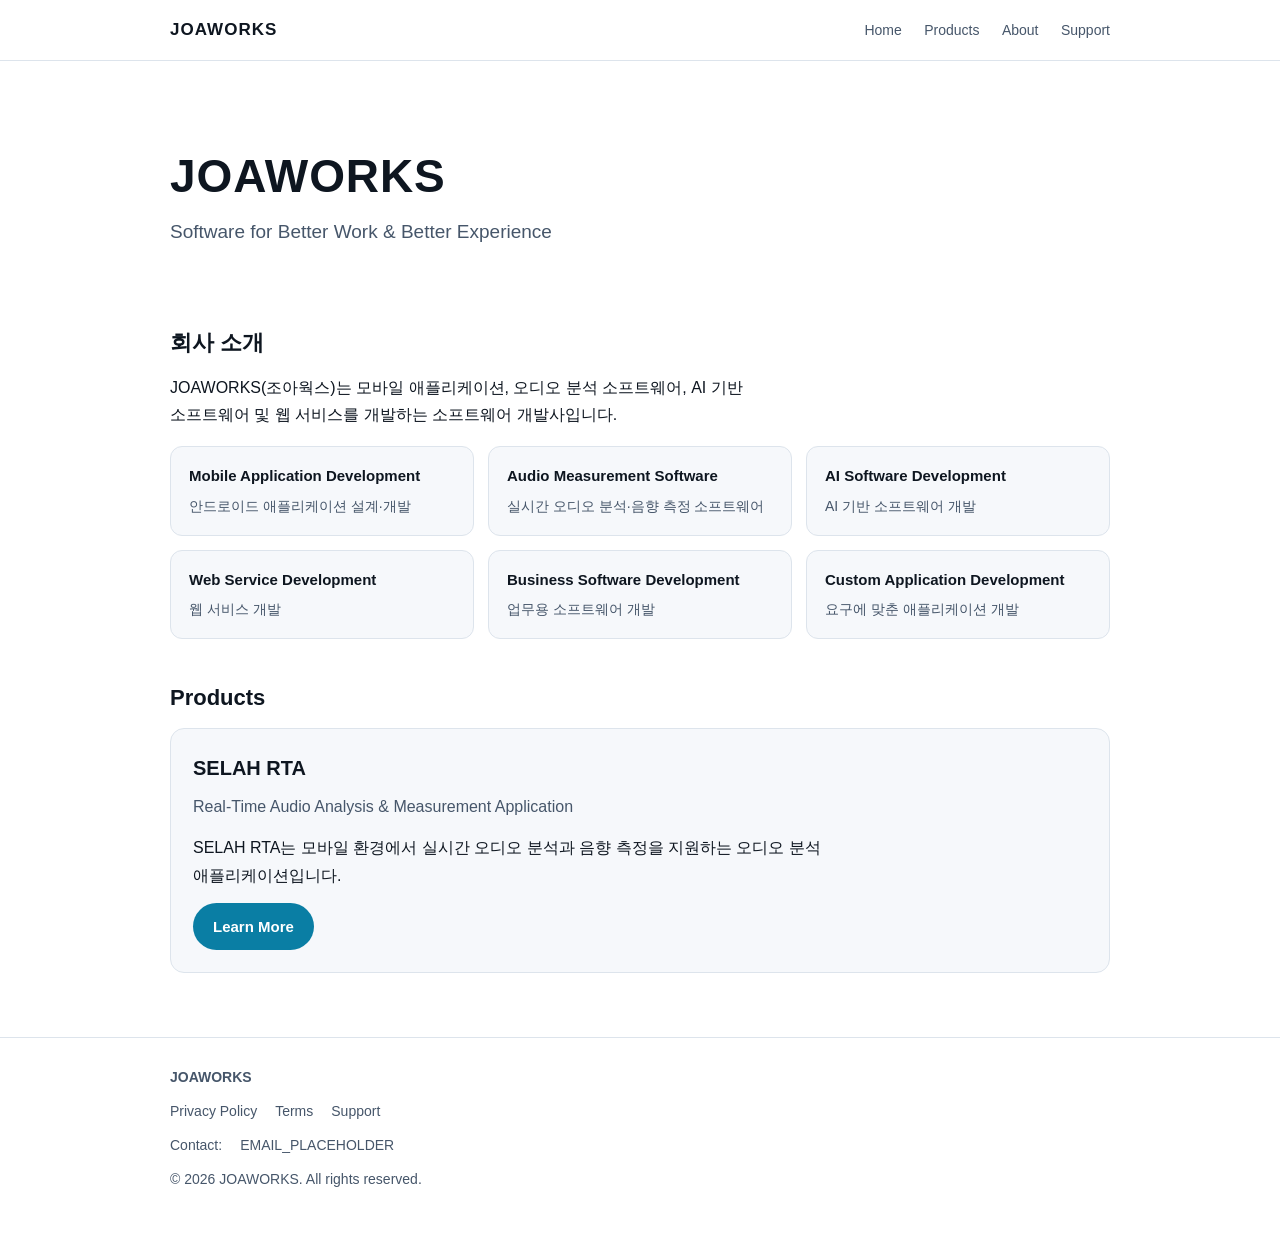
==== index.html @ 4e615a85 "JOAWORKS 공식 홈페이지 — 정적 5페이지 지시서(JOAWORKS_홈페이지_제작_배포_지시서.md)대로 만들었다. 서버·DB·빌드 도구 없이 HTML/CSS 파일을 GitHu" ====
<!DOCTYPE html>
<html lang="ko">
<head>
<meta charset="utf-8">
<meta name="viewport" content="width=device-width, initial-scale=1">
<title>JOAWORKS | Software &amp; Mobile Application Development</title>
<meta name="description" content="JOAWORKS develops mobile applications, audio measurement software, AI software and web services.">
<link rel="canonical" href="https://DOMAIN_PLACEHOLDER/">
<meta property="og:title" content="JOAWORKS | Software &amp; Mobile Application Development">
<meta property="og:description" content="JOAWORKS develops mobile applications, audio measurement software, AI software and web services.">
<meta property="og:type" content="website">
<meta property="og:url" content="https://DOMAIN_PLACEHOLDER/">
<link rel="stylesheet" href="assets/css/site.css">
</head>
<body>

<header class="site">
  <div class="wrap">
    <a class="brand" href="./">JOAWORKS</a>
    <nav class="site">
      <a href="./">Home</a>
      <a href="selah-rta/">Products</a>
      <a href="#about">About</a>
      <a href="support/">Support</a>
    </nav>
  </div>
</header>

<main>
  <div class="wrap">

    <section class="hero">
      <h1>JOAWORKS</h1>
      <p class="lead">Software for Better Work &amp; Better Experience</p>
    </section>

    <section id="about">
      <h2>회사 소개</h2>
      <p>
        JOAWORKS(조아웍스)는 모바일 애플리케이션, 오디오 분석 소프트웨어,
        AI 기반 소프트웨어 및 웹 서비스를 개발하는 소프트웨어 개발사입니다.
      </p>

      <div class="grid" style="margin-top:18px">
        <div class="feature">
          <h3>Mobile Application Development</h3>
          <p>안드로이드 애플리케이션 설계·개발</p>
        </div>
        <div class="feature">
          <h3>Audio Measurement Software</h3>
          <p>실시간 오디오 분석·음향 측정 소프트웨어</p>
        </div>
        <div class="feature">
          <h3>AI Software Development</h3>
          <p>AI 기반 소프트웨어 개발</p>
        </div>
        <div class="feature">
          <h3>Web Service Development</h3>
          <p>웹 서비스 개발</p>
        </div>
        <div class="feature">
          <h3>Business Software Development</h3>
          <p>업무용 소프트웨어 개발</p>
        </div>
        <div class="feature">
          <h3>Custom Application Development</h3>
          <p>요구에 맞춘 애플리케이션 개발</p>
        </div>
      </div>
    </section>

    <section id="products">
      <h2>Products</h2>
      <div class="card">
        <h3 style="margin-top:0;font-size:20px">SELAH RTA</h3>
        <p class="muted">Real-Time Audio Analysis &amp; Measurement Application</p>
        <p>
          SELAH RTA는 모바일 환경에서 실시간 오디오 분석과 음향 측정을
          지원하는 오디오 분석 애플리케이션입니다.
        </p>
        <p style="margin-bottom:0">
          <a class="btn" href="selah-rta/">Learn More</a>
        </p>
      </div>
    </section>

  </div>
</main>

<footer class="site">
  <div class="wrap">
    <div class="row"><strong>JOAWORKS</strong></div>
    <div class="row">
      <a href="privacy/">Privacy Policy</a>
      <a href="terms/">Terms</a>
      <a href="support/">Support</a>
    </div>
    <div class="row">Contact: <a href="mailto:EMAIL_PLACEHOLDER">EMAIL_PLACEHOLDER</a></div>
    <div class="row small">&copy; 2026 JOAWORKS. All rights reserved.</div>
  </div>
</footer>

</body>
</html>
---- assets/css/site.css ----
/* JOAWORKS — 공통 스타일
 *
 * 지시서 §11: 전문 소프트웨어 회사 / Audio·Measurement 느낌 /
 * 지나치게 화려하지 않게 / 모바일 우선 / 과도한 애니메이션 금지 /
 * 로딩 속도 우선.
 *
 * 그래서 폰트는 시스템 글꼴만 쓴다 — 웹폰트 하나가 본문보다 무겁고,
 * 뜨기 전까지 글자가 흔들린다.
 */

:root {
  --bg: #0b0f14;
  --surface: #121821;
  --surface-2: #182130;
  --line: #243040;
  --text: #e8edf4;
  --text-2: #a9b6c6;
  --text-3: #6f7f92;
  --accent: #4cc9f0;
  --accent-ink: #062330;
  --max: 980px;
}

@media (prefers-color-scheme: light) {
  :root {
    --bg: #ffffff;
    --surface: #f6f8fb;
    --surface-2: #eef2f7;
    --line: #dde4ec;
    --text: #0e1620;
    --text-2: #46566a;
    --text-3: #6b7b8f;
    --accent: #0a7ea4;
    --accent-ink: #ffffff;
  }
}

* { box-sizing: border-box; }

html { -webkit-text-size-adjust: 100%; }

body {
  margin: 0;
  background: var(--bg);
  color: var(--text);
  font-family: -apple-system, BlinkMacSystemFont, "Segoe UI", Roboto,
    "Helvetica Neue", "Apple SD Gothic Neo", "Malgun Gothic", sans-serif;
  font-size: 16px;
  line-height: 1.7;
  word-break: keep-all;
}

.wrap {
  max-width: var(--max);
  margin: 0 auto;
  padding: 0 20px;
}

/* ── 머리 ───────────────────────────────────────── */

header.site {
  border-bottom: 1px solid var(--line);
  background: var(--bg);
  position: sticky;
  top: 0;
  z-index: 10;
}

header.site .wrap {
  display: flex;
  align-items: center;
  justify-content: space-between;
  gap: 16px;
  min-height: 60px;
  flex-wrap: wrap;
}

.brand {
  font-weight: 700;
  letter-spacing: 0.06em;
  font-size: 17px;
  color: var(--text);
  text-decoration: none;
}

nav.site a {
  color: var(--text-2);
  text-decoration: none;
  font-size: 14px;
  margin-left: 18px;
  white-space: nowrap;
}

nav.site a:first-child { margin-left: 0; }
nav.site a:hover,
nav.site a:focus-visible { color: var(--accent); }

@media (max-width: 560px) {
  nav.site { width: 100%; padding-bottom: 10px; }
  nav.site a { margin-left: 0; margin-right: 16px; }
}

/* ── 본문 ───────────────────────────────────────── */

main { padding: 40px 0 64px; }

.hero { padding: 48px 0 36px; }

.hero h1 {
  font-size: clamp(30px, 7vw, 46px);
  line-height: 1.2;
  letter-spacing: 0.02em;
  margin: 0 0 12px;
  text-wrap: balance;
}

.hero p.lead {
  font-size: clamp(16px, 2.6vw, 19px);
  color: var(--text-2);
  margin: 0;
  max-width: 62ch;
}

h2 {
  font-size: 22px;
  margin: 40px 0 12px;
  text-wrap: balance;
}

h3 { font-size: 17px; margin: 24px 0 8px; }

p { margin: 0 0 14px; max-width: 72ch; }

a { color: var(--accent); }

ul { padding-left: 20px; margin: 0 0 14px; max-width: 72ch; }
li { margin-bottom: 6px; }

.muted { color: var(--text-2); }
.small { font-size: 14px; }

/* ── 상자 ───────────────────────────────────────── */

.card {
  background: var(--surface);
  border: 1px solid var(--line);
  border-radius: 14px;
  padding: 22px;
}

.grid {
  display: grid;
  gap: 14px;
  grid-template-columns: repeat(auto-fit, minmax(230px, 1fr));
}

.feature {
  background: var(--surface);
  border: 1px solid var(--line);
  border-radius: 12px;
  padding: 16px 18px;
}

.feature h3 { margin: 0 0 6px; font-size: 15px; }
.feature p { margin: 0; font-size: 14px; color: var(--text-2); }

/* 표 — 개인정보처리방침의 자료 흐름에 쓴다 */
.table-scroll { overflow-x: auto; margin: 0 0 18px; }

table {
  border-collapse: collapse;
  width: 100%;
  min-width: 560px;
  font-size: 14px;
}

th, td {
  border: 1px solid var(--line);
  padding: 9px 12px;
  text-align: left;
  vertical-align: top;
}

th { background: var(--surface-2); font-weight: 600; }

/* ── 단추 ───────────────────────────────────────── */

.btn {
  display: inline-block;
  background: var(--accent);
  color: var(--accent-ink);
  text-decoration: none;
  font-weight: 700;
  font-size: 15px;
  padding: 11px 20px;
  border-radius: 999px;
}

.btn:hover, .btn:focus-visible { filter: brightness(1.08); }

.btn.ghost {
  background: transparent;
  color: var(--accent);
  border: 1px solid var(--line);
}

/* ── 알림 ───────────────────────────────────────── */

.note {
  background: var(--surface-2);
  border: 1px solid var(--line);
  border-left: 3px solid var(--accent);
  border-radius: 10px;
  padding: 14px 16px;
  margin: 0 0 18px;
}

.note p:last-child { margin-bottom: 0; }

/* ── 바닥 ───────────────────────────────────────── */

footer.site {
  border-top: 1px solid var(--line);
  padding: 28px 0 44px;
  color: var(--text-2);
  font-size: 14px;
}

footer.site .row {
  display: flex;
  flex-wrap: wrap;
  gap: 8px 18px;
  margin-bottom: 10px;
}

footer.site a { color: var(--text-2); text-decoration: none; }
footer.site a:hover, footer.site a:focus-visible { color: var(--accent); }

/* 키보드로 다니는 사람에게 지금 어디인지 보인다. */
a:focus-visible, .btn:focus-visible {
  outline: 2px solid var(--accent);
  outline-offset: 2px;
}

.updated { color: var(--text-3); font-size: 13px; }
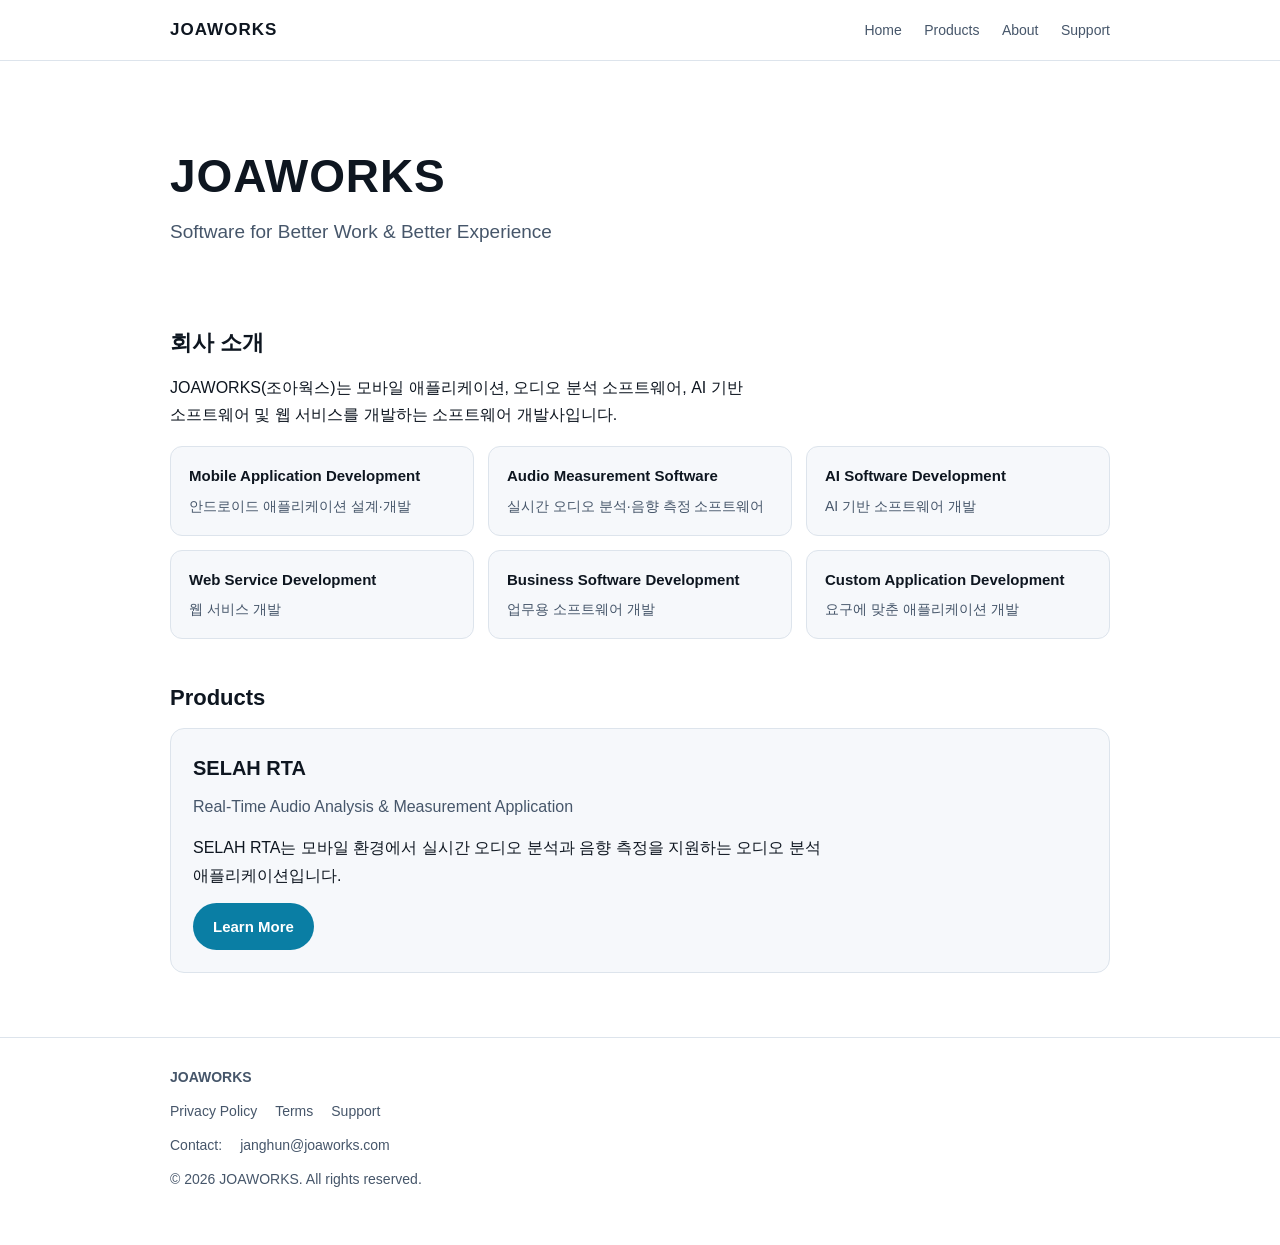
==== commit f3d132ca: "도메인(joaworks.com)과 이메일(janghun@joaworks.com)을 채운다 setup.mjs 로 한 번에 바꿨다. canonical·og:url·mailto 는 눈에" ====
--- a/index.html
+++ b/index.html
@@ -5,11 +5,11 @@
 <meta name="viewport" content="width=device-width, initial-scale=1">
 <title>JOAWORKS | Software &amp; Mobile Application Development</title>
 <meta name="description" content="JOAWORKS develops mobile applications, audio measurement software, AI software and web services.">
-<link rel="canonical" href="https://DOMAIN_PLACEHOLDER/">
+<link rel="canonical" href="https://joaworks.com/">
 <meta property="og:title" content="JOAWORKS | Software &amp; Mobile Application Development">
 <meta property="og:description" content="JOAWORKS develops mobile applications, audio measurement software, AI software and web services.">
 <meta property="og:type" content="website">
-<meta property="og:url" content="https://DOMAIN_PLACEHOLDER/">
+<meta property="og:url" content="https://joaworks.com/">
 <link rel="stylesheet" href="assets/css/site.css">
 </head>
 <body>
@@ -95,7 +95,7 @@
       <a href="terms/">Terms</a>
       <a href="support/">Support</a>
     </div>
-    <div class="row">Contact: <a href="mailto:EMAIL_PLACEHOLDER">EMAIL_PLACEHOLDER</a></div>
+    <div class="row">Contact: <a href="mailto:janghun@joaworks.com">janghun@joaworks.com</a></div>
     <div class="row small">&copy; 2026 JOAWORKS. All rights reserved.</div>
   </div>
 </footer>
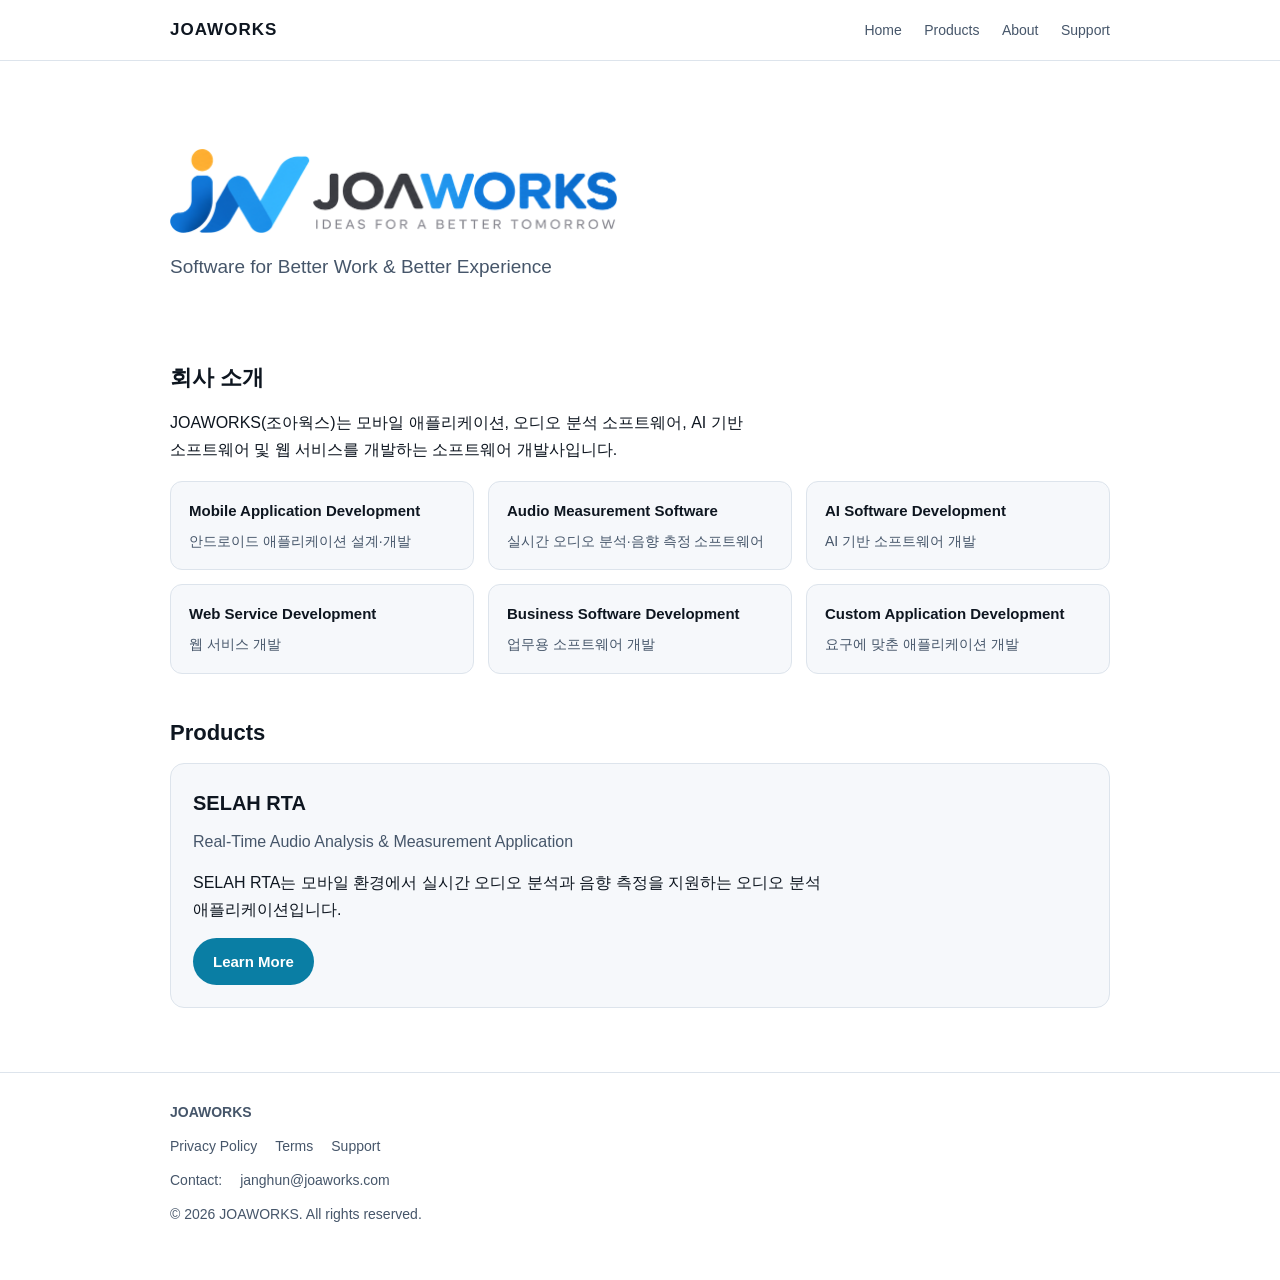
==== commit d4068614: "feat: 첫 화면에 JOAWORKS 로고를 올린다 글자로 적던 `JOAWORKS` 를 로고 그림으로 바꿨다(담당자 지시).  **받은 원본은 흰 바탕에 얹힌 그림이다.** 이 사" ====
--- a/index.html
+++ b/index.html
@@ -10,7 +10,7 @@
 <meta property="og:description" content="JOAWORKS develops mobile applications, audio measurement software, AI software and web services.">
 <meta property="og:type" content="website">
 <meta property="og:url" content="https://joaworks.com/">
-<link rel="stylesheet" href="assets/css/site.css">
+<link rel="stylesheet" href="assets/css/site.css?v=20260928c">
 </head>
 <body>
 
@@ -30,7 +30,26 @@
   <div class="wrap">
 
     <section class="hero">
-      <h1>JOAWORKS</h1>
+      <!--
+        글자 대신 로고를 쓴다. 로고 안에 「JOAWORKS」 가 들어 있으므로
+        h1 은 그대로 두고 그 안에 그림을 넣는다 — 화면 낭독기와 검색엔진은
+        alt 를 읽는다.
+
+        **두 벌인 까닭**: 받은 로고는 흰 바탕에 짙은 「JOA」 다. 이 사이트는
+        어두운 쪽이 기본이라 그대로 쓰면 글자가 묻힌다. 밝은 화면을 쓰는
+        사람에게는 원래 색 그대로 보여 준다.
+      -->
+      <h1 class="hero-logo">
+        <picture>
+          <source
+            media="(prefers-color-scheme: light)"
+            srcset="assets/img/joaworks-logo-light.png">
+          <img
+            src="assets/img/joaworks-logo-dark.png"
+            alt="JOAWORKS"
+            width="900" height="169">
+        </picture>
+      </h1>
       <p class="lead">Software for Better Work &amp; Better Experience</p>
     </section>
 
--- a/assets/css/site.css
+++ b/assets/css/site.css
@@ -114,6 +114,26 @@
   text-wrap: balance;
 }
 
+/*
+ * 로고를 글자 대신 쓰는 h1.
+ *
+ * 폭이 아니라 **높이**로 잡는다 — 로고는 가로로 긴 그림이라 폭으로
+ * 잡으면 좁은 화면에서 글자가 실낱처럼 가늘어진다. 아래 한 줄
+ * (IDEAS FOR A BETTER TOMORROW)이 로고 높이의 1/8 이라, 이만큼은
+ * 있어야 글자로 읽힌다. 폰에서는 화면 폭에 막히게 둔다.
+ */
+/* `.hero h1` 보다 세야 그 글자용 여백·행간을 덮는다. */
+.hero h1.hero-logo {
+  margin: 0 0 18px;
+  line-height: 0;
+}
+
+.hero h1.hero-logo img {
+  height: clamp(52px, 11vw, 84px);
+  width: auto;
+  max-width: 100%;
+}
+
 .hero p.lead {
   font-size: clamp(16px, 2.6vw, 19px);
   color: var(--text-2);
@@ -165,12 +185,11 @@
 .feature p { margin: 0; font-size: 14px; color: var(--text-2); }
 
 /* 표 — 개인정보처리방침의 자료 흐름에 쓴다 */
-.table-scroll { overflow-x: auto; margin: 0 0 18px; }
+.table-scroll { margin: 0 0 18px; }
 
 table {
   border-collapse: collapse;
   width: 100%;
-  min-width: 560px;
   font-size: 14px;
 }
 
@@ -182,6 +201,56 @@
 }
 
 th { background: var(--surface-2); font-weight: 600; }
+
+/* 권한 이름처럼 긴 코드가 칸을 밀어내지 않게 한다. */
+td code, th code { overflow-wrap: anywhere; }
+
+/*
+ * **좁은 화면에서는 표를 세로로 푼다.**
+ *
+ * 처음에는 `min-width: 560px` 에 가로 스크롤로 두었는데, 폰에서 열어
+ * 보니 둘째 칸이 화면 밖으로 잘려 나갔다. 가로로 밀 수는 있지만
+ * **밀 수 있다는 것을 알 수가 없어** 사실상 못 읽는다.
+ *
+ * 개인정보처리방침은 심사자와 사용자가 폰으로 읽는 문서다. 읽히지
+ * 않으면 없는 것과 같다.
+ *
+ * 각 칸이 제 이름을 `data-label` 로 달고 있어, 세로로 풀어도 어느
+ * 열의 값인지 알 수 있다.
+ */
+@media (max-width: 700px) {
+  .table-scroll table,
+  .table-scroll tbody,
+  .table-scroll tr,
+  .table-scroll td { display: block; width: 100%; }
+
+  .table-scroll thead { display: none; }
+
+  .table-scroll tr {
+    border: 1px solid var(--line);
+    border-radius: 10px;
+    margin-bottom: 12px;
+    overflow: hidden;
+  }
+
+  .table-scroll td {
+    border: none;
+    border-bottom: 1px solid var(--line);
+    padding: 10px 14px;
+  }
+
+  .table-scroll tr td:last-child { border-bottom: none; }
+
+  .table-scroll td::before {
+    content: attr(data-label);
+    display: block;
+    font-size: 11px;
+    font-weight: 600;
+    letter-spacing: 0.04em;
+    color: var(--text-3);
+    margin-bottom: 2px;
+  }
+}
 
 /* ── 단추 ───────────────────────────────────────── */
 
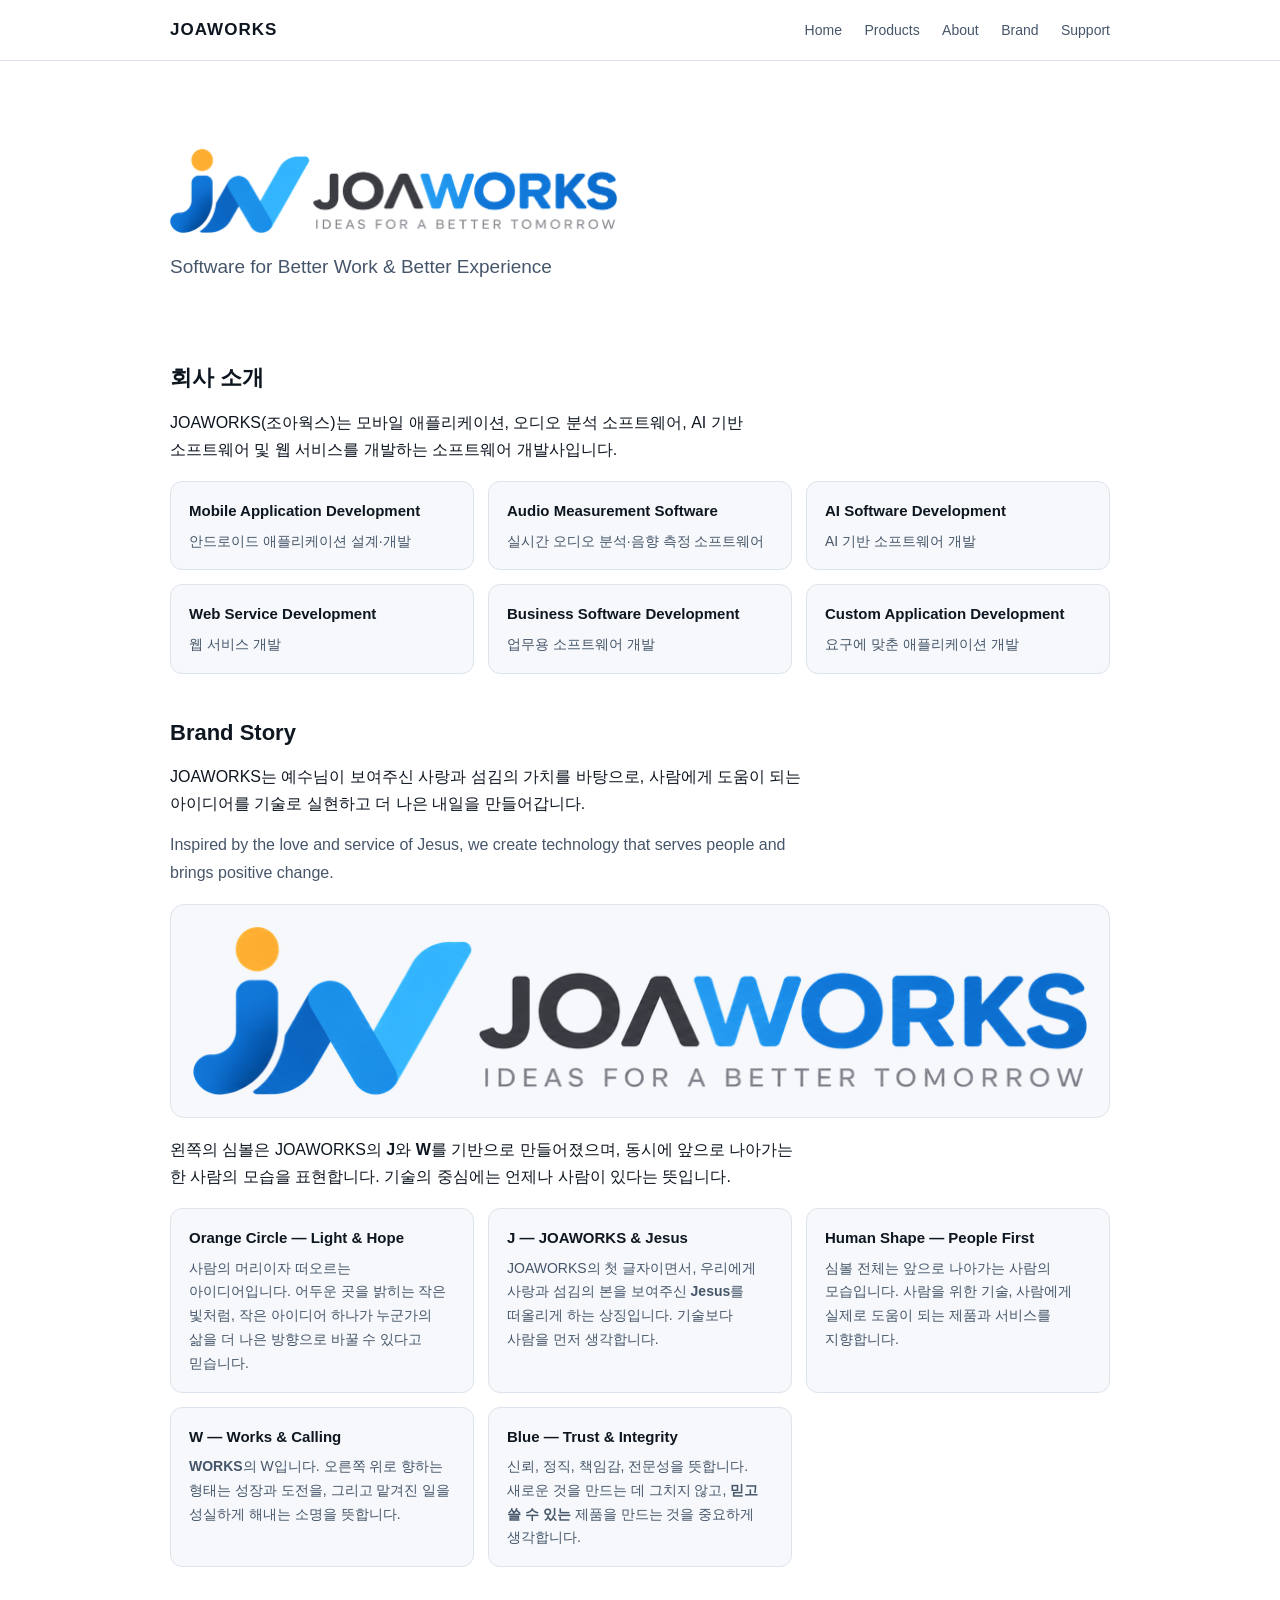
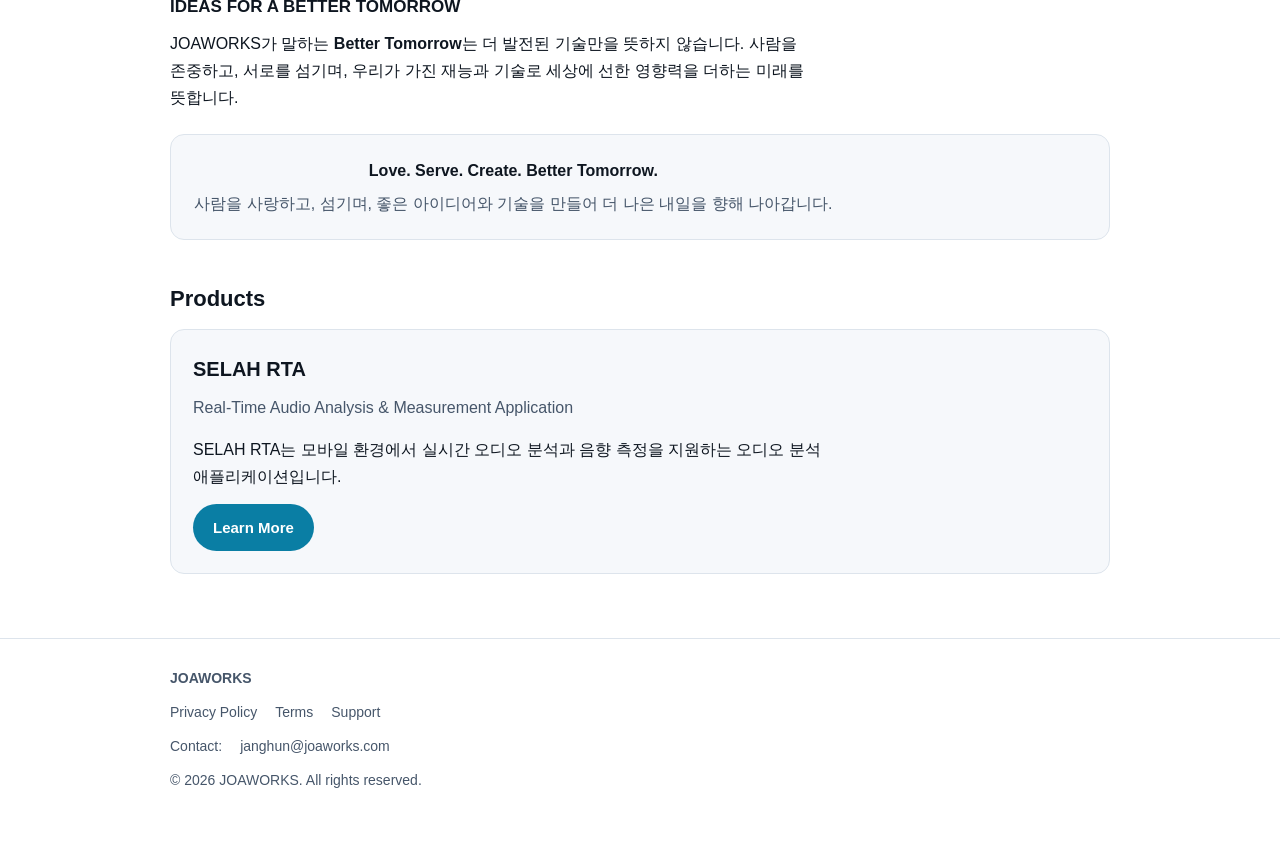
==== commit 027b3e31: "feat: 브랜드 스토리를 홈페이지에 싣는다 받은 브랜드 문서(JOAWORKS 기독교적 로고 / 브랜드 스토리)를 반영한다. 문서 8장의 권장 구성을 그대로 따랐다.  - **회사" ====
--- a/index.html
+++ b/index.html
@@ -10,7 +10,7 @@
 <meta property="og:description" content="JOAWORKS develops mobile applications, audio measurement software, AI software and web services.">
 <meta property="og:type" content="website">
 <meta property="og:url" content="https://joaworks.com/">
-<link rel="stylesheet" href="assets/css/site.css?v=20260928c">
+<link rel="stylesheet" href="assets/css/site.css?v=20260929a">
 </head>
 <body>
 
@@ -21,6 +21,7 @@
       <a href="./">Home</a>
       <a href="selah-rta/">Products</a>
       <a href="#about">About</a>
+      <a href="#brand">Brand</a>
       <a href="support/">Support</a>
     </nav>
   </div>
@@ -88,6 +89,114 @@
       </div>
     </section>
 
+    <!--
+      브랜드 스토리 — 로고가 무엇을 담고 있는지 적는다.
+
+      **회사 소개 뒤, 제품 앞에 둔다.** 「무엇을 만드는 회사인가」 다음에
+      「왜 그렇게 만드는가」가 오고, 그다음에 만든 것이 온다.
+
+      **로고를 여기서 한 번 더 보여 준다.** 아래 글이 로고의 부분을 하나씩
+      짚으므로, 머리말에 있는 것을 기억해 읽으라고 하면 안 된다.
+
+      표현 원칙(브랜드 문서): 로고를 예수님 자체를 형상화한 것으로 설명하지
+      않는다. **예수님의 사랑과 섬김의 가치에서 영감을 받은 상징**으로 적는다.
+    -->
+    <section id="brand">
+      <h2>Brand Story</h2>
+
+      <p class="lead" style="margin-top:0">
+        JOAWORKS는 예수님이 보여주신 사랑과 섬김의 가치를 바탕으로,
+        사람에게 도움이 되는 아이디어를 기술로 실현하고 더 나은 내일을
+        만들어갑니다.
+      </p>
+      <p class="muted">
+        Inspired by the love and service of Jesus, we create technology that
+        serves people and brings positive change.
+      </p>
+
+      <div class="card" style="margin-top:18px">
+        <picture>
+          <source
+            media="(prefers-color-scheme: light)"
+            srcset="assets/img/joaworks-logo-light.png">
+          <img
+            src="assets/img/joaworks-logo-dark.png"
+            alt="JOAWORKS 로고 — 주황색 원과 J 모양의 사람, 오른쪽 위로 뻗은 W"
+            width="900" height="169"
+            style="max-width:100%;height:auto;display:block;margin:0 auto">
+        </picture>
+      </div>
+
+      <p style="margin-top:18px">
+        왼쪽의 심볼은 JOAWORKS의 <strong>J</strong>와 <strong>W</strong>를
+        기반으로 만들어졌으며, 동시에 앞으로 나아가는 한 사람의 모습을
+        표현합니다. 기술의 중심에는 언제나 사람이 있다는 뜻입니다.
+      </p>
+
+      <div class="grid" style="margin-top:18px">
+        <div class="feature">
+          <h3>Orange Circle — Light &amp; Hope</h3>
+          <p>
+            사람의 머리이자 떠오르는 아이디어입니다. 어두운 곳을 밝히는
+            작은 빛처럼, 작은 아이디어 하나가 누군가의 삶을 더 나은 방향으로
+            바꿀 수 있다고 믿습니다.
+          </p>
+        </div>
+        <div class="feature">
+          <h3>J — JOAWORKS &amp; Jesus</h3>
+          <p>
+            JOAWORKS의 첫 글자이면서, 우리에게 사랑과 섬김의 본을 보여주신
+            <strong>Jesus</strong>를 떠올리게 하는 상징입니다. 기술보다
+            사람을 먼저 생각합니다.
+          </p>
+        </div>
+        <div class="feature">
+          <h3>Human Shape — People First</h3>
+          <p>
+            심볼 전체는 앞으로 나아가는 사람의 모습입니다. 사람을 위한 기술,
+            사람에게 실제로 도움이 되는 제품과 서비스를 지향합니다.
+          </p>
+        </div>
+        <div class="feature">
+          <h3>W — Works &amp; Calling</h3>
+          <p>
+            <strong>WORKS</strong>의 W입니다. 오른쪽 위로 향하는 형태는
+            성장과 도전을, 그리고 맡겨진 일을 성실하게 해내는 소명을
+            뜻합니다.
+          </p>
+        </div>
+        <div class="feature">
+          <h3>Blue — Trust &amp; Integrity</h3>
+          <p>
+            신뢰, 정직, 책임감, 전문성을 뜻합니다. 새로운 것을 만드는 데
+            그치지 않고, <strong>믿고 쓸 수 있는</strong> 제품을 만드는 것을
+            중요하게 생각합니다.
+          </p>
+        </div>
+      </div>
+
+      <h3 style="margin-top:26px">IDEAS FOR A BETTER TOMORROW</h3>
+      <p>
+        JOAWORKS가 말하는 <strong>Better Tomorrow</strong>는 더 발전된 기술만을
+        뜻하지 않습니다. 사람을 존중하고, 서로를 섬기며, 우리가 가진 재능과
+        기술로 세상에 선한 영향력을 더하는 미래를 뜻합니다.
+      </p>
+
+      <!--
+        마무리 문구는 **따로 세운다.** 본문에 이어 붙이면 그냥 한 문단이
+        되어, 이 장을 닫는 말이라는 것이 읽히지 않는다.
+      -->
+      <div class="card" style="margin-top:22px;text-align:center">
+        <p class="lead" style="margin:0 0 6px">
+          <strong>Love. Serve. Create. Better Tomorrow.</strong>
+        </p>
+        <p class="muted" style="margin:0">
+          사람을 사랑하고, 섬기며, 좋은 아이디어와 기술을 만들어
+          더 나은 내일을 향해 나아갑니다.
+        </p>
+      </div>
+    </section>
+
     <section id="products">
       <h2>Products</h2>
       <div class="card">
--- a/assets/css/site.css
+++ b/assets/css/site.css
@@ -58,6 +58,16 @@
 
 /* ── 머리 ───────────────────────────────────────── */
 
+/*
+  앵커로 뛸 때 **고정 머리말이 첫 줄을 덮지 않게** 한다.
+
+  머리말은 `position: sticky` 라 늘 위에 떠 있다. `#about` 이나 `#brand`
+  로 뛰면 그 제목이 머리말 뒤로 들어가, 읽으려던 첫 줄이 가려진다.
+
+  머리말 높이(60px)에 숨 쉴 틈을 더해 잡는다.
+*/
+section[id] { scroll-margin-top: 76px; }
+
 header.site {
   border-bottom: 1px solid var(--line);
   background: var(--bg);
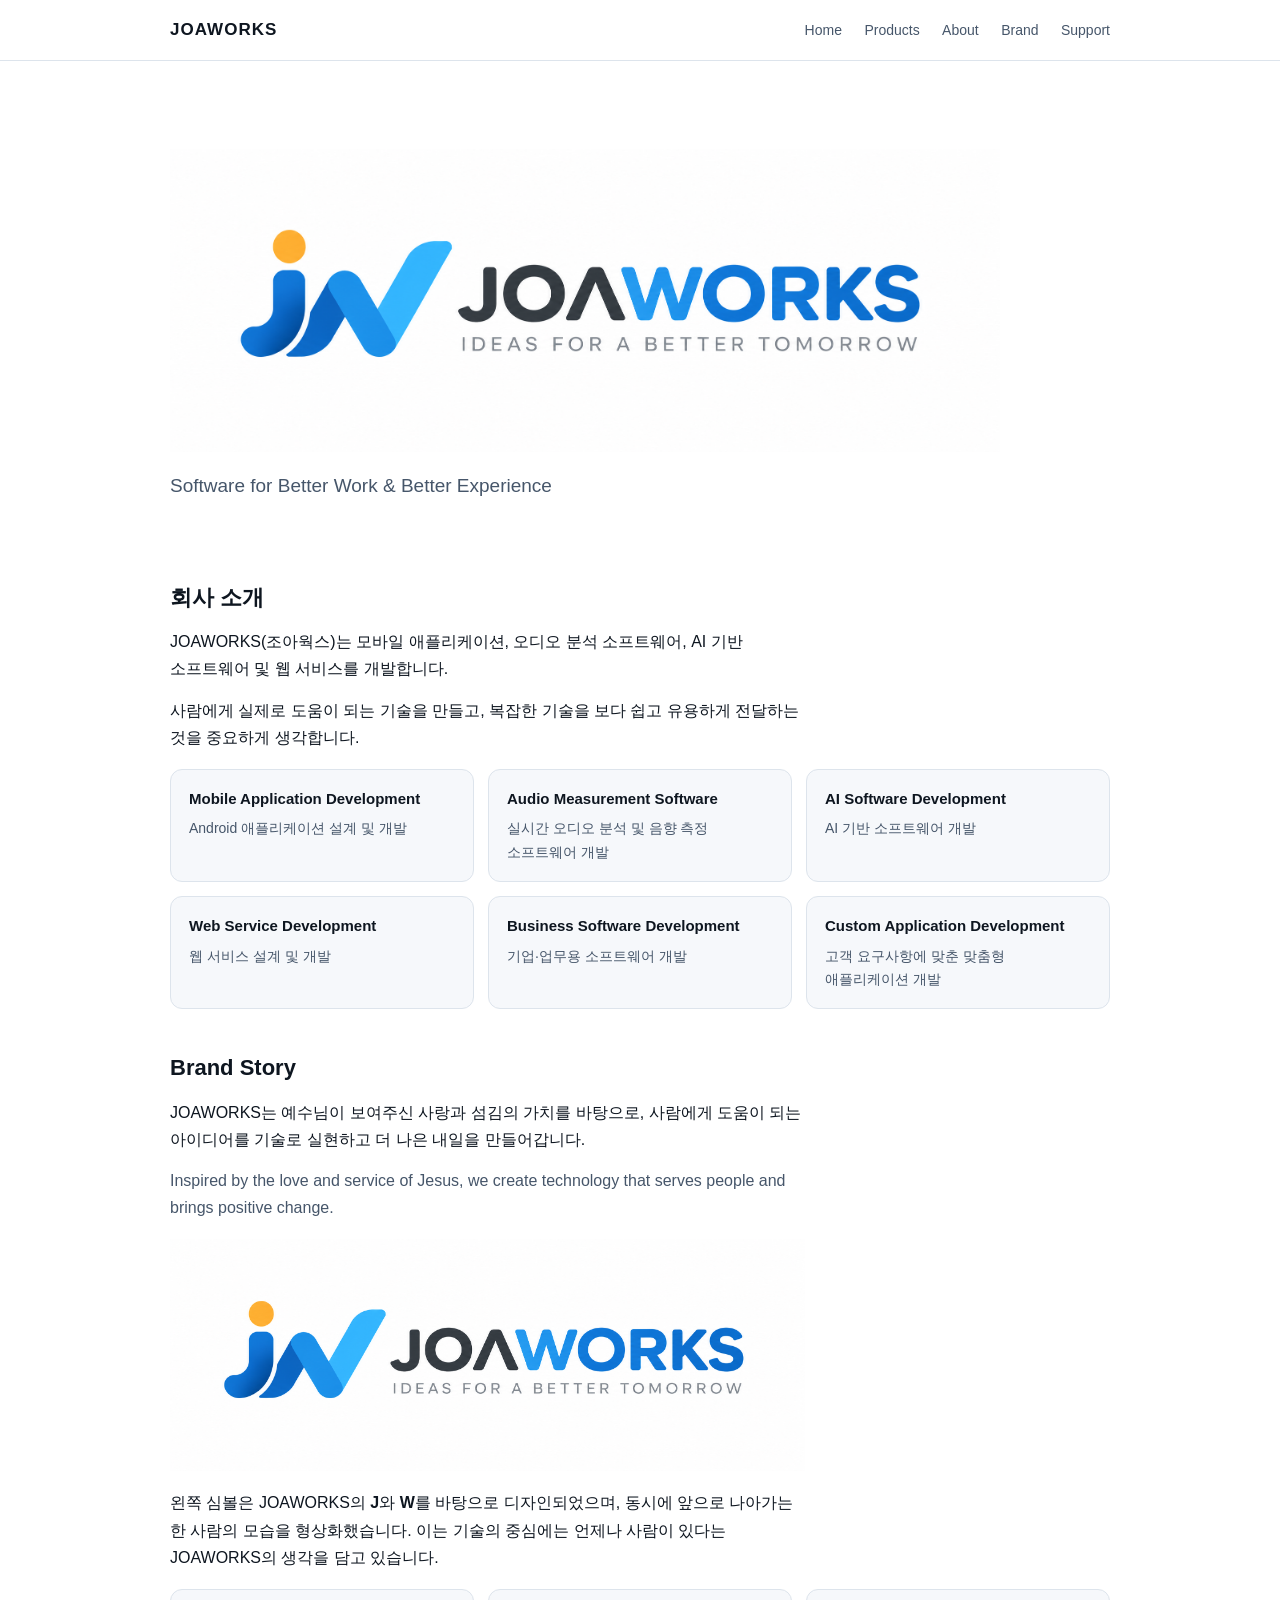
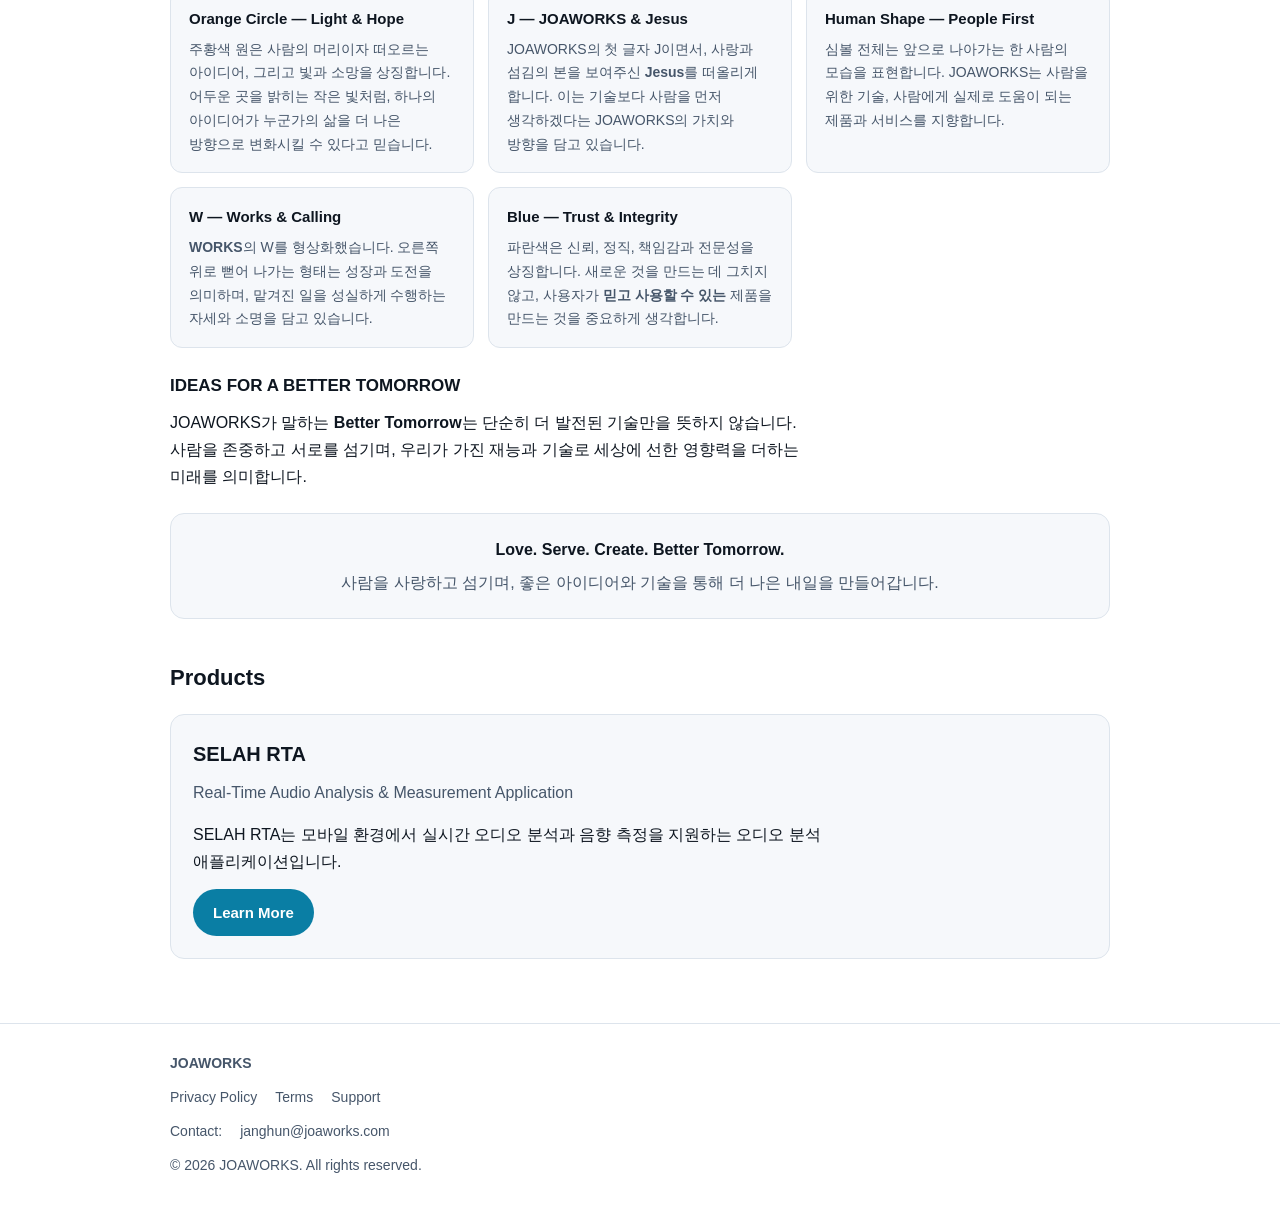
==== commit 8263dfba: "feat: 고해상도 로고를 적용하고 전체 문장을 다듬는다 받은 지시서(JOAWORKS 홈페이지 문장교정 및 고해상도 로고 적용)를 반영한다.  ## 고해상도 로고  `assets/" ====
--- a/index.html
+++ b/index.html
@@ -10,7 +10,7 @@
 <meta property="og:description" content="JOAWORKS develops mobile applications, audio measurement software, AI software and web services.">
 <meta property="og:type" content="website">
 <meta property="og:url" content="https://joaworks.com/">
-<link rel="stylesheet" href="assets/css/site.css?v=20260929a">
+<link rel="stylesheet" href="assets/css/site.css?v=20260929b">
 </head>
 <body>
 
@@ -44,10 +44,11 @@
         <picture>
           <source
             media="(prefers-color-scheme: light)"
-            srcset="assets/img/joaworks-logo-light.png">
+            srcset="assets/img/joaworks-logo-2073x758.png"
+            width="2073" height="758">
           <img
             src="assets/img/joaworks-logo-dark.png"
-            alt="JOAWORKS"
+            alt="JOAWORKS — Ideas for a Better Tomorrow"
             width="900" height="169">
         </picture>
       </h1>
@@ -58,17 +59,21 @@
       <h2>회사 소개</h2>
       <p>
         JOAWORKS(조아웍스)는 모바일 애플리케이션, 오디오 분석 소프트웨어,
-        AI 기반 소프트웨어 및 웹 서비스를 개발하는 소프트웨어 개발사입니다.
-      </p>
-
-      <div class="grid" style="margin-top:18px">
+        AI 기반 소프트웨어 및 웹 서비스를 개발합니다.
+      </p>
+      <p>
+        사람에게 실제로 도움이 되는 기술을 만들고, 복잡한 기술을 보다 쉽고
+        유용하게 전달하는 것을 중요하게 생각합니다.
+      </p>
+
+      <div class="grid">
         <div class="feature">
           <h3>Mobile Application Development</h3>
-          <p>안드로이드 애플리케이션 설계·개발</p>
+          <p>Android 애플리케이션 설계 및 개발</p>
         </div>
         <div class="feature">
           <h3>Audio Measurement Software</h3>
-          <p>실시간 오디오 분석·음향 측정 소프트웨어</p>
+          <p>실시간 오디오 분석 및 음향 측정 소프트웨어 개발</p>
         </div>
         <div class="feature">
           <h3>AI Software Development</h3>
@@ -76,15 +81,15 @@
         </div>
         <div class="feature">
           <h3>Web Service Development</h3>
-          <p>웹 서비스 개발</p>
+          <p>웹 서비스 설계 및 개발</p>
         </div>
         <div class="feature">
           <h3>Business Software Development</h3>
-          <p>업무용 소프트웨어 개발</p>
+          <p>기업·업무용 소프트웨어 개발</p>
         </div>
         <div class="feature">
           <h3>Custom Application Development</h3>
-          <p>요구에 맞춘 애플리케이션 개발</p>
+          <p>고객 요구사항에 맞춘 맞춤형 애플리케이션 개발</p>
         </div>
       </div>
     </section>
@@ -104,7 +109,7 @@
     <section id="brand">
       <h2>Brand Story</h2>
 
-      <p class="lead" style="margin-top:0">
+      <p class="lead">
         JOAWORKS는 예수님이 보여주신 사랑과 섬김의 가치를 바탕으로,
         사람에게 도움이 되는 아이디어를 기술로 실현하고 더 나은 내일을
         만들어갑니다.
@@ -114,85 +119,94 @@
         serves people and brings positive change.
       </p>
 
-      <div class="card" style="margin-top:18px">
+      <!--
+        **카드에 넣지 않는다.** 고해상도 원본은 배경이 구워져 있어(거의
+        흰색), 옅은 회색 카드 위에 올리면 **흰 사각형이 드러난다**(화면에서
+        재 보니 카드 바탕과 8 만큼 차이 났다). 페이지 바탕에 그대로 올리면
+        차이가 1 로 줄어 눈에 띄지 않는다.
+      -->
+      <p class="brand-mark">
         <picture>
           <source
             media="(prefers-color-scheme: light)"
-            srcset="assets/img/joaworks-logo-light.png">
+            srcset="assets/img/joaworks-logo-2073x758.png"
+            width="2073" height="758">
           <img
             src="assets/img/joaworks-logo-dark.png"
             alt="JOAWORKS 로고 — 주황색 원과 J 모양의 사람, 오른쪽 위로 뻗은 W"
-            width="900" height="169"
-            style="max-width:100%;height:auto;display:block;margin:0 auto">
+            width="900" height="169">
         </picture>
-      </div>
-
-      <p style="margin-top:18px">
-        왼쪽의 심볼은 JOAWORKS의 <strong>J</strong>와 <strong>W</strong>를
-        기반으로 만들어졌으며, 동시에 앞으로 나아가는 한 사람의 모습을
-        표현합니다. 기술의 중심에는 언제나 사람이 있다는 뜻입니다.
-      </p>
-
-      <div class="grid" style="margin-top:18px">
+      </p>
+
+      <p>
+        왼쪽 심볼은 JOAWORKS의 <strong>J</strong>와 <strong>W</strong>를
+        바탕으로 디자인되었으며, 동시에 앞으로 나아가는 한 사람의 모습을
+        형상화했습니다. 이는 기술의 중심에는 언제나 사람이 있다는 JOAWORKS의
+        생각을 담고 있습니다.
+      </p>
+
+      <div class="grid">
         <div class="feature">
           <h3>Orange Circle — Light &amp; Hope</h3>
           <p>
-            사람의 머리이자 떠오르는 아이디어입니다. 어두운 곳을 밝히는
-            작은 빛처럼, 작은 아이디어 하나가 누군가의 삶을 더 나은 방향으로
-            바꿀 수 있다고 믿습니다.
+            주황색 원은 사람의 머리이자 떠오르는 아이디어, 그리고 빛과
+            소망을 상징합니다. 어두운 곳을 밝히는 작은 빛처럼, 하나의
+            아이디어가 누군가의 삶을 더 나은 방향으로 변화시킬 수 있다고
+            믿습니다.
           </p>
         </div>
         <div class="feature">
           <h3>J — JOAWORKS &amp; Jesus</h3>
           <p>
-            JOAWORKS의 첫 글자이면서, 우리에게 사랑과 섬김의 본을 보여주신
-            <strong>Jesus</strong>를 떠올리게 하는 상징입니다. 기술보다
-            사람을 먼저 생각합니다.
+            JOAWORKS의 첫 글자 J이면서, 사랑과 섬김의 본을 보여주신
+            <strong>Jesus</strong>를 떠올리게 합니다. 이는 기술보다 사람을
+            먼저 생각하겠다는 JOAWORKS의 가치와 방향을 담고 있습니다.
           </p>
         </div>
         <div class="feature">
           <h3>Human Shape — People First</h3>
           <p>
-            심볼 전체는 앞으로 나아가는 사람의 모습입니다. 사람을 위한 기술,
-            사람에게 실제로 도움이 되는 제품과 서비스를 지향합니다.
+            심볼 전체는 앞으로 나아가는 한 사람의 모습을 표현합니다.
+            JOAWORKS는 사람을 위한 기술, 사람에게 실제로 도움이 되는 제품과
+            서비스를 지향합니다.
           </p>
         </div>
         <div class="feature">
           <h3>W — Works &amp; Calling</h3>
           <p>
-            <strong>WORKS</strong>의 W입니다. 오른쪽 위로 향하는 형태는
-            성장과 도전을, 그리고 맡겨진 일을 성실하게 해내는 소명을
-            뜻합니다.
+            <strong>WORKS</strong>의 W를 형상화했습니다. 오른쪽 위로 뻗어
+            나가는 형태는 성장과 도전을 의미하며, 맡겨진 일을 성실하게
+            수행하는 자세와 소명을 담고 있습니다.
           </p>
         </div>
         <div class="feature">
           <h3>Blue — Trust &amp; Integrity</h3>
           <p>
-            신뢰, 정직, 책임감, 전문성을 뜻합니다. 새로운 것을 만드는 데
-            그치지 않고, <strong>믿고 쓸 수 있는</strong> 제품을 만드는 것을
-            중요하게 생각합니다.
-          </p>
-        </div>
-      </div>
-
-      <h3 style="margin-top:26px">IDEAS FOR A BETTER TOMORROW</h3>
-      <p>
-        JOAWORKS가 말하는 <strong>Better Tomorrow</strong>는 더 발전된 기술만을
-        뜻하지 않습니다. 사람을 존중하고, 서로를 섬기며, 우리가 가진 재능과
-        기술로 세상에 선한 영향력을 더하는 미래를 뜻합니다.
+            파란색은 신뢰, 정직, 책임감과 전문성을 상징합니다. 새로운 것을
+            만드는 데 그치지 않고, 사용자가 <strong>믿고 사용할 수 있는</strong>
+            제품을 만드는 것을 중요하게 생각합니다.
+          </p>
+        </div>
+      </div>
+
+      <h3>IDEAS FOR A BETTER TOMORROW</h3>
+      <p>
+        JOAWORKS가 말하는 <strong>Better Tomorrow</strong>는 단순히 더 발전된
+        기술만을 뜻하지 않습니다. 사람을 존중하고 서로를 섬기며, 우리가 가진
+        재능과 기술로 세상에 선한 영향력을 더하는 미래를 의미합니다.
       </p>
 
       <!--
         마무리 문구는 **따로 세운다.** 본문에 이어 붙이면 그냥 한 문단이
         되어, 이 장을 닫는 말이라는 것이 읽히지 않는다.
       -->
-      <div class="card" style="margin-top:22px;text-align:center">
-        <p class="lead" style="margin:0 0 6px">
+      <div class="card closing">
+        <p class="lead">
           <strong>Love. Serve. Create. Better Tomorrow.</strong>
         </p>
-        <p class="muted" style="margin:0">
-          사람을 사랑하고, 섬기며, 좋은 아이디어와 기술을 만들어
-          더 나은 내일을 향해 나아갑니다.
+        <p class="muted">
+          사람을 사랑하고 섬기며, 좋은 아이디어와 기술을 통해
+          더 나은 내일을 만들어갑니다.
         </p>
       </div>
     </section>
@@ -200,13 +214,13 @@
     <section id="products">
       <h2>Products</h2>
       <div class="card">
-        <h3 style="margin-top:0;font-size:20px">SELAH RTA</h3>
+        <h3 class="card-title">SELAH RTA</h3>
         <p class="muted">Real-Time Audio Analysis &amp; Measurement Application</p>
         <p>
           SELAH RTA는 모바일 환경에서 실시간 오디오 분석과 음향 측정을
           지원하는 오디오 분석 애플리케이션입니다.
         </p>
-        <p style="margin-bottom:0">
+        <p>
           <a class="btn" href="selah-rta/">Learn More</a>
         </p>
       </div>
--- a/assets/css/site.css
+++ b/assets/css/site.css
@@ -138,10 +138,29 @@
   line-height: 0;
 }
 
+/*
+  **폭으로 잡고 높이는 따라오게 한다.** 높이를 고정하면 판마다 여백이
+  달라 로고가 서로 다른 크기로 보인다.
+*/
 .hero h1.hero-logo img {
-  height: clamp(52px, 11vw, 84px);
-  width: auto;
-  max-width: 100%;
+  width: 100%;
+  height: auto;
+  object-fit: contain;
+  /* 어두운 바탕용 판 — 여백 없이 로고만 들어 있다. */
+  max-width: 680px;
+}
+
+/*
+  **밝은 바탕에는 고해상도 원본을 쓴다**(2073×758).
+
+  그 원본은 로고 둘레에 여백이 있어, 내용이 가로의 **81.9%** 다(실측:
+  내용 1697px / 전체 2073px). 같은 `max-width` 를 주면 로고가 어두운 쪽보다
+  작아 보이므로 그만큼 넓게 잡는다 — 680 ÷ 0.819 ≈ 830.
+
+  **이미지는 손대지 않는다.** 여백을 잘라 내면 받은 원본이 아니게 된다.
+*/
+@media (prefers-color-scheme: light) {
+  .hero h1.hero-logo img { max-width: 830px; }
 }
 
 .hero p.lead {
@@ -158,6 +177,34 @@
 }
 
 h3 { font-size: 17px; margin: 24px 0 8px; }
+
+/*
+  **되풀이되는 여백은 규칙으로 둔다**(지시서 12장).
+
+  인라인 `style` 로 여백을 주면 같은 단계의 제목·덩어리가 자리마다 다른
+  간격을 갖게 되고, 그 어긋남은 고칠 자리가 흩어져 있어 잘 안 고쳐진다.
+*/
+.grid, .card { margin-top: 18px; }
+.card > :first-child { margin-top: 0; }
+.card > :last-child { margin-bottom: 0; }
+
+/* 장을 닫는 덩어리 — 본문에서 한 칸 더 떨어뜨린다. */
+.closing { margin-top: 22px; text-align: center; }
+.closing > p { margin: 0; max-width: none; }
+.closing > p + p { margin-top: 6px; }
+
+/*
+  브랜드 장의 로고. 히어로와 같은 판을 쓰되 조금 작게 둔다.
+  여백이 있는 원본이라 밝은 쪽에서 더 넓게 잡는 것도 같다.
+*/
+.brand-mark { margin: 18px 0; max-width: none; }
+.brand-mark img { width: 100%; height: auto; max-width: 520px; display: block; }
+@media (prefers-color-scheme: light) {
+  .brand-mark img { max-width: 635px; }
+}
+
+/* 제품 카드의 이름 — 본문 h3 보다 크게. */
+.card-title { font-size: 20px; }
 
 p { margin: 0 0 14px; max-width: 72ch; }
 
